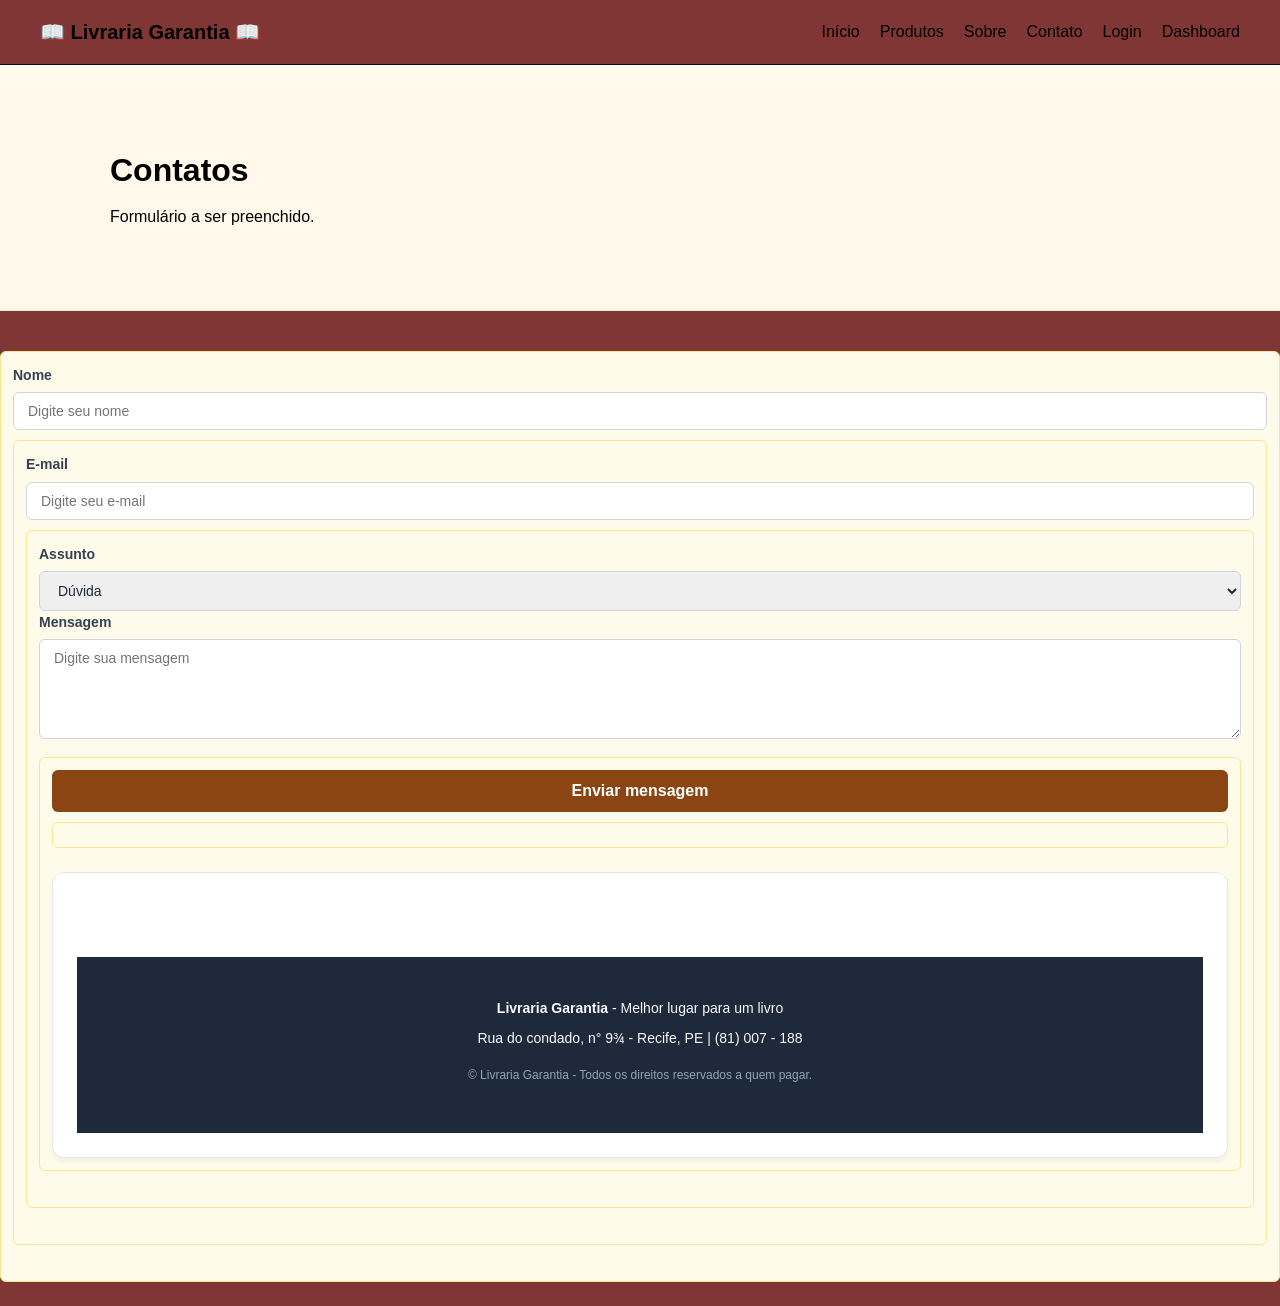
==== html/contato.html @ 4633d70b "Projeto" ====
<!DOCTYPE html>
<html lang="en">
<head>
    <meta charset="UTF-8">
    <meta name="viewport" content="width=device-width, initial-scale=1.0">
    <title>Livraria Garantia</title>
    <link rel="stylesheet" href="css/css.css">
  </head>
<body>
 <header class="navbar">
    <div class="logo">📖 Livraria Garantia 📖</div>
    <nav>
      <ul class="nav-links">
        <li><a href="index.html" class="active">Início</a></li>
        <li><a href="produto.html" class="active">Produtos</a></li>
        <li><a href="sobre.html" class="active">Sobre</a></li>
        <li><a href="contato.html" class="active">Contato</a></li>
        <li><a href="login.html" class="active">Login</a></li>
        <li><a href="dashboard.html">Dashboard</a></li>
      </ul>
    </nav>
  </header>   

  <section class="contatos-header">
    <div class="container">
      <h1>Contatos</h1>
      <p>Formulário a ser preenchido.</p>
    </div>
  </section>
     <div class="form-group">
  
            <div class="code-box">

      <div class="form-group">
            <label for="nome">Nome</label>
            <input type="text" id="nome" placeholder="Digite seu nome">
            <div class="code-box">
            
          <div class="form-group">
            <label for="email">E-mail</label>
            <input type="email" id="email" placeholder="Digite seu e-mail">
            <div class="code-box">
              
          <div class="form-group">
            <label for="assunto">Assunto</label>
            <select id="assunto">
              <option value="duvida">Dúvida</option>
              <option value="sugestao">Sugestão</option>
              <option value="outros">Outros</option>
            </select>

          <div class="form-group">
            <label for="mensagem">Mensagem</label>
            <textarea id="mensagem" rows="4" placeholder="Digite sua mensagem"></textarea>
            <div class="code-box">
              

          <div class="form-group">
            <button type="submit" class="btn-submit">Enviar mensagem</button>
            <div class="code-box">
              
        </form>
      </div>

    </div>
  </main>

      <div class="formulario-container">
        <form>
<footer class="footer">
    <div class="footer-content">
      <p><strong>Livraria Garantia</strong> - Melhor lugar para um livro</p>
      <p>Rua do condado, n° 9¾ - Recife, PE | (81) 007 - 188</p>
      <p class="copyright">&copy; Livraria Garantia - Todos os direitos reservados a quem pagar.</p>
    </div>
  </footer>
</body>
</html>
---- html/css/css.css ----
* {
  margin: 0;
  padding: 0;
  box-sizing: border-box;
  font-family: 'Segoe UI', Tahoma, Geneva, Verdana, sans-serif;
}

body {
  background-color: #813636;
  color: #000000;
  line-height: 1.6;
}

/* NAVEGAÇÃO / LINKS DE MENU */
.navbar {
  display: flex;
  justify-content: space-between;
  align-items: center;
  background-color: #813636;
  padding: 16px 40px;
  border-bottom: 1px solid #010e1f;
}

.logo {
  font-weight: bold;
  font-size: 20px;
  color: #000000;
}

.nav-links {
  display: flex;
  gap: 20px;
  list-style: none;
}

.nav-links a {
  text-decoration: none;
  color: #000000;
  font-weight: 500;
  transition: color 0.2s;
}

.nav-links a:hover,
.nav-links a.active {
  color: #000000;
}

/* SEÇÃO HERO */
.hero {
  background-color: #fff8eb;
  padding: 60px 20px;
  text-align: center;
  border-bottom: 1px solid #f0e4d2;
}

.hero-content {
  max-width: 700px;
  margin: 0 auto;
}

.hero h1 {
  font-size: 32px;
  color: #000000;
  margin-bottom: 16px;
}

.hero p {
  color: #000000;
  margin-bottom: 24px;
}

/* CSS BOTÕES */
.button-group {
  display: flex;
  gap: 16px;
  justify-content: center;
}

.btn {
  padding: 12px 24px;
  border-radius: 8px;
  text-decoration: none;
  font-weight: 600;
  cursor: pointer;
  transition: background-color 0.2s;
}

.btn-primary {
  background-color: #813636;
  color: #ffffff;
}

.btn-primary:hover {
  background-color: #813636;
}

.btn-secondary {
  background-color: #813636;
  color: #333333;
}

.btn-secondary:hover {
  background-color: #813636;
}

/* CONTEÚDO PRINCIPAL E GRID DE CARDS */
.container {
  max-width: 1100px;
  margin: 40px auto;
  padding: 0 20px;
}

.container h2 {
  font-size: 26px;
  margin-bottom: 8px;
}

.subtitle {
  color: #000000;
  margin-bottom: 32px;
}

/* GRID E ALINHAMENTO DO LAYOUT */
grid-cards {
  display: grid;
  grid-template-columns: repeat(auto-fit, minmax(300px, 1fr));
  gap: 24px;
}

/* ESTILO GERAL DOS CARDS (Tamanho, Espaço e Aparência) */
.card {
  background-color: #ffffff;
  padding: 24px;
  border-radius: 12px;
  border: 1px solid #e5e7eb;
  box-shadow: 0 4px 6px -1px rgba(0, 0, 0, 0.05);
}

.card h3 {
  font-size: 20px;
  margin-bottom: 4px;
}

.badge {
  display: inline-block;
  font-size: 13px;
  color: #7c2d12;
  background-color: #fef3c7;
  padding: 2px 8px;
  border-radius: 4px;
  margin-bottom: 16px;
}

/* CAIXA AMARELA DE CÓDIGO INTERNA */
code-box {
  background-color: #fffbeb;
  border: 1px solid #fde68a;
  padding: 16px;
  border-radius: 8px;
  margin-top: 12px;
}

code-box h4 {
  font-size: 14px;
  margin-bottom: 8px;
  color: #92400e;
}

code-box ul {
  list-style: none;
  font-size: 14px;
}

code-box li {
  margin-bottom: 6px;
}

code-box code {
  background-color: #fef08a;
  padding: 2px 4px;
  border-radius: 3px;
  font-family: monospace;
}

/* RODAPÉ (FOOTER) */
footer {
  background-color: #1e293b;
  color: #f8fafc;
  padding: 40px 20px;
  text-align: center;
  margin-top: 60px;
}

.footer p {
  margin-bottom: 8px;
  font-size: 14px;
}

.footer .copyright {
  color: #94a3b8;
  font-size: 12px;
  margin-top: 16px;
}

.dashboard-header {
  background-color: #fff8eb;
  padding: 40px 0;
  border-bottom: 1px solid #f0e4d2;
  margin-bottom: 40px;
}

.dashboard-header h1 {
  font-size: 32px;
  color: #2c2c2c;
  margin-bottom: 8px;
}

.dashboard-header p {
  color: #666666;
}

.grid-indicadores {
  display: grid;
  grid-template-columns: repeat(auto-fit, minmax(220px, 1fr));
  gap: 20px; /* CSS DO CONJUNTO: separa as colunas */
}

.card-indicador {
  background-color: #ffffff;
  padding: 16px; /* cria espaço interno */
  border-radius: 8px; /* cantos arredondados */
  border: 1px solid #e5e7eb;
  box-shadow: 0 2px 4px rgba(0,0,0,0.05); /* cria a sombra */
  display: flex;
  flex-direction: column;
}

.label {
  font-size: 14px;
  color: #6b7280;
  margin-bottom: 8px;
}

.valor {
  font-size: 24px; /* aumenta o valor */
  font-weight: bold;
  color: #1f2937;
  margin-bottom: 16px;
}

.code-box {
  background-color: #fffbeb;
  border: 1px solid #fde68a;
  padding: 12px;
  border-radius: 6px;
  margin-top: auto;
}

.code-box h4 {
  font-size: 13px;
  color: #92400e;
  margin-bottom: 8px;
}

.code-box ul {
  list-style: none;
  font-size: 12px;
}

.code-box li {
  margin-bottom: 6px;
  line-height: 1.4;
}

.code-box code {
  background-color: #451a03;
  color: #fef08a;
  padding: 2px 4px;
  border-radius: 3px;
  font-family: monospace;
  font-size: 11px;
}

.grid-produtos {
  display: grid;
  grid-template-columns: repeat(auto-fit, minmax(350px, 1fr));
  gap: 44px;
  margin-bottom: 80px;
}

.card-produto {
  background-color: #ffffff;
  padding: 20px;
  border-radius: 12px;
  border: 1px solid #e5e7eb;
  box-shadow: 0 4px 6px -1px rgba(0, 0, 0, 0.05);
  display: flex;
  flex-direction: column;
  text-align: center; /* centraliza o texto */
}

.card-imagem-placeholder {
  width: 100%;
  height: 140px;
  background-color: #f3f4f6;
  border-radius: 8px;
  display: flex;
  align-items: center;
  justify-content: center;
  color: #9ca3af;
  font-size: 14px;
  margin-bottom: 16px;
}

.card-produto .descricao {
  font-size: 14px;
  color: #6b7280;
  margin-bottom: 12px;
  flex-grow: 1;
}
.code-box {
  background-color: #fffbeb;
  border: 1px solid #fde68a;
  padding: 12px;
  border-radius: 6px;
  text-align: left;
}
.code-box h4 {
  font-size: 12px;
  color: #f8f3f0;
  margin-bottom: 6px;
}

.code-box ul {
  list-style: none;
  font-size: 12px;
}

.code-box li {
  margin-bottom: 4px;
  line-height: 1.3;
}

.contatos-grid {
  display: grid;
  grid-template-columns: 1fr 2fr;
  gap: 32px;
  margin-bottom: 60px;
}

@media (max-width: 768px) {
  .contatos-grid {
    grid-template-columns: 1fr;
  }
}

.painel-info {
  background-color: #ffffff; /* background-color fundo claro */
  padding: 24px; /* padding espaçamento interno */
  border-radius: 12px; /* border-radius cantos arredondados */
  border: 1px solid #e5e7eb;
  box-shadow: 0 4px 6px -1px rgba(0, 0, 0, 0.05); /* box-shadow sombra para destacar */
  display: flex;
  flex-direction: column;
}

.painel-info h2 {
  font-size: 24px;
  color: #1f2937;
  margin-bottom: 4px;
}

.subtitle {
  color: #666666;
  margin-bottom: 24px;
  font-size: 14px;
}

.info-item {
  margin-bottom: 16px;
}

.info-item strong {
  display: block;
  font-size: 14px;
  color: #374151;
}

.info-item p {
  color: #6b7280;
  font-size: 14px;
} 

.formulario-container {
  background-color: #ffffff;
  padding: 24px;
  border-radius: 12px;
  border: 1px solid #e5e7eb;
  box-shadow: 0 4px 6px -1px rgba(0, 0, 0, 0.05);
}

.form-group {
  margin-bottom: 24px;
}

.form-group label {
  display: block;
  font-weight: 600;
  font-size: 14px;
  color: #0059e9;
  margin-bottom: 6px;
}
input[type="text"],
input[type="text"],
input[type="email"],
select,
textarea {
  width: 100%; /* width: 100% largura total */
  padding: 10px 14px; /* padding espaço interno */
  border-radius: 6px; /* border-radius arredondamento */
  border: 1px solid #d1d5db;
  font-size: 14px;
  font-family: inherit;
  color: #1f2937;
  outline: none;
  transition: border-color 0.2s;
}

input:focus,
select:focus,
textarea:focus {
  border-color: #8b4513;
}

textarea {
  resize: vertical; /* resize: vertical permite redimensionar */
  min-height: 100px;
}
.btn-submit {
  width: 100%;
  background-color: #8b4513; /* background-color altera cor */
  color: #ffffff;
  padding: 12px;
  border: none;
  border-radius: 6px;
  font-size: 16px;
  font-weight: 600;
  cursor: pointer; /* cursor: pointer indica área clicável */
  transition: background-color 0.2s; /* transition suaviza a animação */
}

.btn-submit:hover {
  background-color: #6d360f;
}
.contatos-header {
  background-color: #fff8eb;
  padding: 40px 0;
  border-bottom: 1px solid #f0e4d2;
  margin-bottom: 40px;
}

.contatos-header h1 {
  font-size: 32px;
  color: #000000;
  margin-bottom: 8px;
}

.contatos-header p {
  color: #000000;
}
.login-header {
  background-color: #fff8eb;
  padding: 40px 0; /* padding de seção: espaço em cima e embaixo */
  border-bottom: 1px solid #f0e4d2;
  margin-bottom: 40px; /* margin-bottom cria espaço até o bloco */
}

.login-header h1 {
  font-size: 32px; /* font-size controla o tamanho */
  color: #2c2c2c; /* define a cor */
  margin-bottom: 8px;
}

.login-header p {
  color: #666666;
}
.login-grid {
  display: grid;
  grid-template-columns: 1fr 1fr;
  gap: 32px;
  margin-bottom: 60px;
}

@media (max-width: 768px) {
  .login-grid {
    grid-template-columns: 1fr;
  }
}
.painel-cliente {
  background-color: #451a03; /* background-color ama o fundo marrom */
  color: #ffffff;
  padding: 32px; /* padding: espaço interno */
  border-radius: 12px; /* border-radius: cantos arredondados */
  box-shadow: 0 4px 6px -1px rgba(0, 0, 0, 0.1); /* box-shadow: cria a sombra */
  display: flex;
  flex-direction: column;
}

.painel-cliente h2 {
  font-size: 24px;
  margin-bottom: 8px;
  color: #fef08a;
}

.painel-cliente .subtitle {
  color: #fde68a;
  margin-bottom: 24px;
  font-size: 14px;
}

.formulario-login-container {
  background-color: #ffffff;
  padding: 32px;
  border-radius: 12px;
  border: 1px solid #e5e7eb;
  box-shadow: 0 4px 6px -1px rgba(0, 0, 0, 0.05);
}

.form-group {
  margin-bottom: 24px;
}

.form-group label {
  display: block;
  font-weight: 600;
  font-size: 14px;
  color: #374151;
  margin-bottom: 6px;
}

input[type="email"],
input[type="password"] {
  width: 100%; /* width: 100% faz ocupar toda a coluna */
  padding: 10px 14px; /* padding: espaço interno */
  border: 1px solid #d1d5db; /* border: cria a borda */
  border-radius: 6px; /* border-radius: borda arredondada */
  font-family: inherit; /* font-family: usa a fonte da página */
  font-size: 14px;
  color: #1f2937;
  outline: none;
  transition: border-color 0.2s;
}

input[type="email"]:focus,
input[type="password"]:focus {
  border-color: #b45309; /* border-color: muda para dourado no foco */
}
.btn-entrar {
  width: 100%; /* width: 100% ajusta tamanho */
  background-color: #8b4513; /* background-color: cria o fundo */
  color: #ffffff;
  padding: 12px;
  border: none;
  border-radius: 6px;
  font-size: 16px;
  font-weight: bold; /* font-weight: text em negrito */
  cursor: pointer;
  transition: background-color 0.2s; /* transition: suaviza a animação */
}

.btn-entrar:hover {
  background-color: #6d360f;
}
.code-box {
  background-color: #fffbeb;
  border: 1px solid #fde68a;
  padding: 12px;
  border-radius: 6px;
  margin-top: 10px;
}

.painel-cliente .code-box {
  margin-top: auto; /* Alinha no final do painel */
}

.code-box h4 {
  font-size: 12px;
  color: #92400e;
  margin-bottom: 6px;
}

.code-box ul {
  list-style: none;
  font-size: 12px;
}

.code-box li {
  margin-bottom: 4px;
  line-height: 1.3;
  color: #374151;
}

.code-box code {
  background-color: #451a03;
  color: #fef08a;
  padding: 2px 4px;
  border-radius: 3px;
  font-family: monospace;
  font-size: 11px;
}
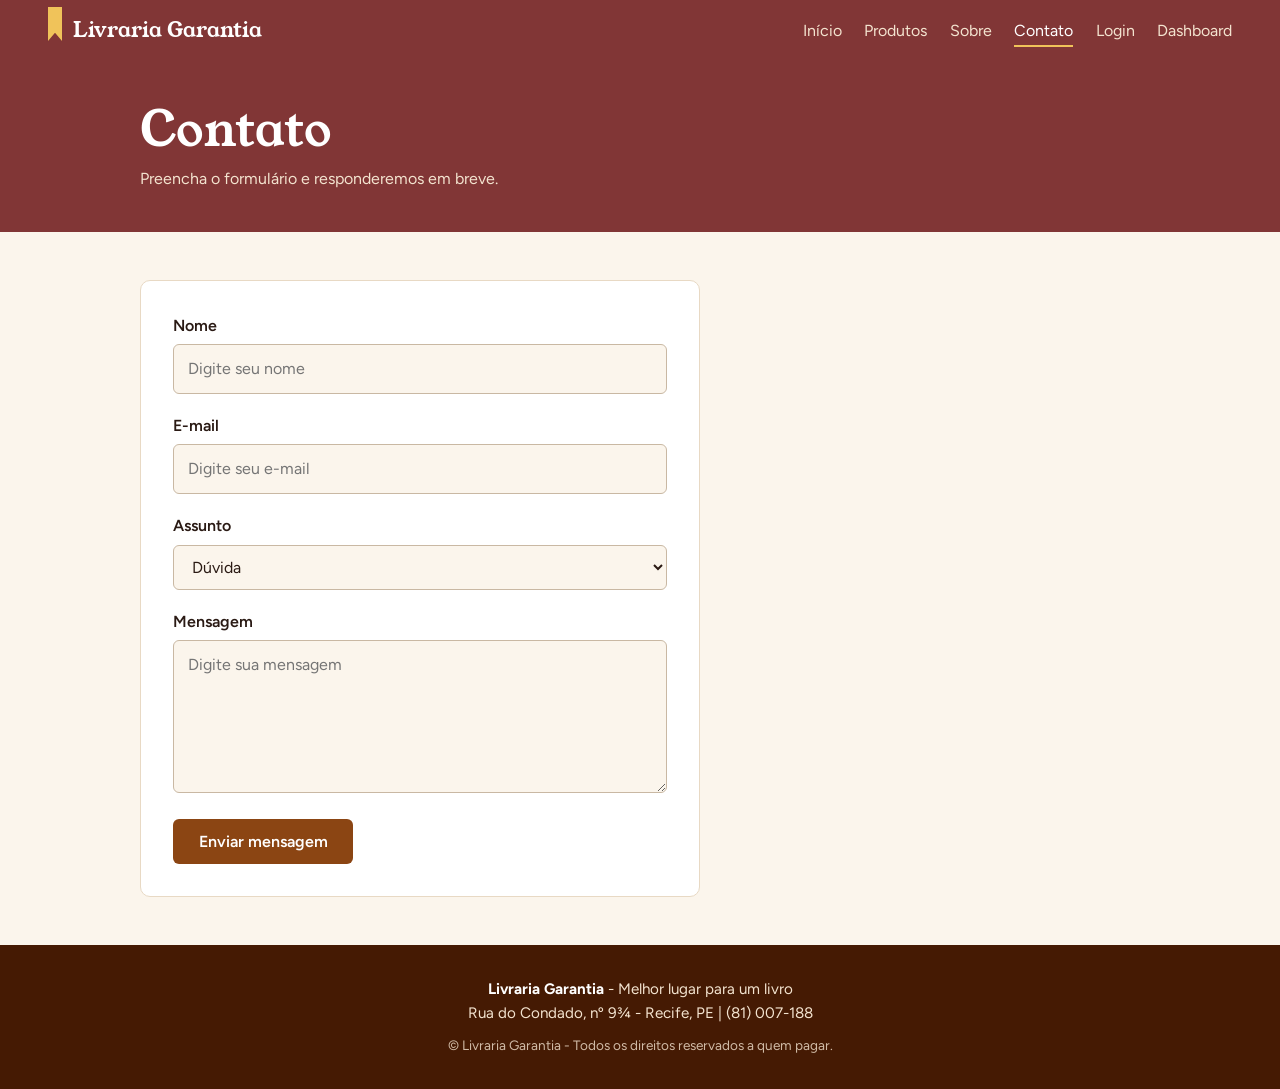
==== commit 4770c3a0: "Projeto 1.0" ====
--- a/html/contato.html
+++ b/html/contato.html
@@ -1,78 +1,53 @@
 <!DOCTYPE html>
-<html lang="en">
+<html lang="pt-BR">
 <head>
-    <meta charset="UTF-8">
-    <meta name="viewport" content="width=device-width, initial-scale=1.0">
-    <title>Livraria Garantia</title>
-    <link rel="stylesheet" href="css/css.css">
-  </head>
+  <meta charset="UTF-8">
+  <meta name="viewport" content="width=device-width, initial-scale=1.0">
+  <title>Contato | Livraria Garantia</title>
+  <link rel="preconnect" href="https://fonts.googleapis.com">
+  <link rel="preconnect" href="https://fonts.gstatic.com" crossorigin>
+  <link href="https://fonts.googleapis.com/css2?family=Figtree:wght@400;600&family=Young+Serif&display=swap" rel="stylesheet">
+  <link rel="stylesheet" href="css/css.css">
+</head>
 <body>
- <header class="navbar">
-    <div class="logo">📖 Livraria Garantia 📖</div>
-    <nav>
-      <ul class="nav-links">
-        <li><a href="index.html" class="active">Início</a></li>
-        <li><a href="produto.html" class="active">Produtos</a></li>
-        <li><a href="sobre.html" class="active">Sobre</a></li>
-        <li><a href="contato.html" class="active">Contato</a></li>
-        <li><a href="login.html" class="active">Login</a></li>
-        <li><a href="dashboard.html">Dashboard</a></li>
-      </ul>
-    </nav>
-  </header>   
-
-  <section class="contatos-header">
-    <div class="container">
-      <h1>Contatos</h1>
-      <p>Formulário a ser preenchido.</p>
-    </div>
-  </section>
-     <div class="form-group">
-  
-            <div class="code-box">
-
-      <div class="form-group">
-            <label for="nome">Nome</label>
-            <input type="text" id="nome" placeholder="Digite seu nome">
-            <div class="code-box">
-            
-          <div class="form-group">
-            <label for="email">E-mail</label>
-            <input type="email" id="email" placeholder="Digite seu e-mail">
-            <div class="code-box">
-              
-          <div class="form-group">
-            <label for="assunto">Assunto</label>
-            <select id="assunto">
-              <option value="duvida">Dúvida</option>
-              <option value="sugestao">Sugestão</option>
-              <option value="outros">Outros</option>
-            </select>
-
-          <div class="form-group">
-            <label for="mensagem">Mensagem</label>
-            <textarea id="mensagem" rows="4" placeholder="Digite sua mensagem"></textarea>
-            <div class="code-box">
-              
-
-          <div class="form-group">
-            <button type="submit" class="btn-submit">Enviar mensagem</button>
-            <div class="code-box">
-              
-        </form>
-      </div>
-
+  <header class="navbar">
+    <a class="logo" href="index.html"><span class="marca" aria-hidden="true"></span>Livraria Garantia</a>
+    <nav aria-label="Principal"><ul class="nav-links"><li><a href="index.html">Início</a></li><li><a href="produto.html">Produtos</a></li><li><a href="sobre.html">Sobre</a></li><li><a href="contato.html" aria-current="page">Contato</a></li><li><a href="login.html">Login</a></li><li><a href="dashboard.html">Dashboard</a></li></ul></nav>
+  </header>
+  <section class="page-header"><div class="container"><h1>Contato</h1><p>Preencha o formulário e responderemos em breve.</p></div></section>
+  <main class="container">
+    <div class="formulario-container">
+      <form action="#" method="post">
+        <div class="form-group">
+          <label for="nome">Nome</label>
+          <input type="text" id="nome" name="nome" placeholder="Digite seu nome" autocomplete="name" required>
+        </div>
+        <div class="form-group">
+          <label for="email">E-mail</label>
+          <input type="email" id="email" name="email" placeholder="Digite seu e-mail" autocomplete="email" required>
+        </div>
+        <div class="form-group">
+          <label for="assunto">Assunto</label>
+          <select id="assunto" name="assunto">
+            <option value="duvida">Dúvida</option>
+            <option value="sugestao">Sugestão</option>
+            <option value="outros">Outros</option>
+          </select>
+        </div>
+        <div class="form-group">
+          <label for="mensagem">Mensagem</label>
+          <textarea id="mensagem" name="mensagem" rows="5" placeholder="Digite sua mensagem" required></textarea>
+        </div>
+        <button type="submit" class="btn">Enviar mensagem</button>
+      </form>
     </div>
   </main>
-
-      <div class="formulario-container">
-        <form>
-<footer class="footer">
+  <footer class="footer">
     <div class="footer-content">
       <p><strong>Livraria Garantia</strong> - Melhor lugar para um livro</p>
-      <p>Rua do condado, n° 9¾ - Recife, PE | (81) 007 - 188</p>
+      <p>Rua do Condado, nº 9¾ - Recife, PE | (81) 007-188</p>
       <p class="copyright">&copy; Livraria Garantia - Todos os direitos reservados a quem pagar.</p>
     </div>
   </footer>
 </body>
-</html>+</html>
--- a/html/css/css.css
+++ b/html/css/css.css
@@ -1,610 +1,106 @@
-* {
-  margin: 0;
-  padding: 0;
-  box-sizing: border-box;
-  font-family: 'Segoe UI', Tahoma, Geneva, Verdana, sans-serif;
+:root{
+  --indigo:#813636; --indigo-2:#8b4513; --cafe:#451a03; --ouro:#f0c35a; --ouro-esc:#8b4513;
+  --creme:#fff8eb; --papel:#fbf5ec; --branco:#fff; --texto:#2a1a14; --suave:#6b5a50; --linha:#e8d9c4;
+  --serif:"Young Serif",Georgia,serif; --sans:"Figtree",system-ui,sans-serif;
 }
+*{box-sizing:border-box;margin:0}
+html{scroll-padding-top:5rem}
+body{font-family:var(--sans);color:var(--texto);background:var(--papel);line-height:1.6;
+  min-height:100vh;display:flex;flex-direction:column}
+img{max-width:100%;display:block}
+h1,h2,h3,h4{font-family:var(--serif);font-weight:400;line-height:1.2;color:var(--indigo)}
+a{color:var(--indigo-2)}
+:focus-visible{outline:3px solid var(--ouro);outline-offset:3px}
 
-body {
-  background-color: #813636;
-  color: #000000;
-  line-height: 1.6;
+/* Navegação */
+.navbar{position:sticky;top:0;z-index:10;display:flex;flex-wrap:wrap;align-items:center;
+  justify-content:space-between;gap:.5rem 2rem;padding:.9rem clamp(1rem,4vw,3rem);background:var(--indigo)}
+.logo{display:flex;align-items:center;gap:.7rem;font-family:var(--serif);font-size:1.3rem;
+  color:var(--branco);text-decoration:none}
+.marca{width:14px;height:34px;background:var(--ouro);margin-top:-14px;
+  clip-path:polygon(0 0,100% 0,100% 100%,50% 76%,0 100%)}
+.nav-links{list-style:none;display:flex;flex-wrap:wrap;gap:.25rem 1.4rem;padding:0}
+.nav-links a{color:#f3e3cf;text-decoration:none;padding:.3rem 0;border-bottom:2px solid transparent}
+.nav-links a:hover{color:var(--branco);border-color:var(--linha)}
+.nav-links a[aria-current="page"]{color:var(--branco);border-color:var(--ouro)}
+
+/* Layout */
+.container{width:100%;max-width:1040px;margin-inline:auto;padding:3rem 1.25rem}
+main.container{flex:1}
+.subtitle{color:var(--suave);margin:.4rem 0 2rem}
+main h2{font-size:clamp(1.6rem,3vw,2.1rem)}
+
+/* Cabeçalhos */
+.hero{background:var(--indigo);color:var(--branco);padding:clamp(3.5rem,10vw,7rem) 1.25rem}
+.hero-content{max-width:1040px;margin-inline:auto}
+.hero h1{color:var(--branco);font-size:clamp(2.2rem,6vw,4.2rem);max-width:16ch}
+.hero p{margin:1.2rem 0 2rem;font-size:1.2rem;color:#f3e3cf}
+.page-header{background:var(--indigo);color:var(--branco)}
+.page-header .container{padding-block:2.5rem}
+.page-header h1{color:var(--branco);font-size:clamp(2rem,5vw,3rem)}
+.page-header p{color:#f3e3cf;margin-top:.4rem}
+
+/* Botões e formulários */
+.btn{display:inline-block;border:0;border-radius:6px;background:var(--indigo-2);color:var(--branco);
+  font:600 1rem var(--sans);padding:.8rem 1.6rem;text-decoration:none;cursor:pointer}
+.btn:hover{background:#6d360f}
+.hero .btn{background:var(--ouro);color:var(--cafe)}
+.hero .btn:hover{background:#f6d27e}
+.formulario-container{background:var(--branco);border:1px solid var(--linha);border-radius:10px;
+  padding:2rem;max-width:560px}
+.form-group{margin-bottom:1.2rem}
+label{display:block;font-weight:600;margin-bottom:.35rem}
+input,select,textarea{width:100%;font:inherit;color:var(--texto);background:var(--papel);
+  border:1px solid #c9b8a3;border-radius:6px;padding:.7rem .85rem}
+input:focus,select:focus,textarea:focus{outline:3px solid var(--ouro);outline-offset:0;border-color:var(--indigo)}
+textarea{resize:vertical}
+.login-grid{display:grid;grid-template-columns:1fr 1fr;gap:3rem;align-items:start}
+
+/* Home */
+.grid-cards{display:grid;grid-template-columns:repeat(auto-fit,minmax(280px,1fr));gap:1.5rem}
+.card{background:var(--branco);border:1px solid var(--linha);border-radius:10px;padding:1.6rem}
+.card h3{font-size:1.35rem}
+.badge{display:inline-block;margin:.9rem 0 1.2rem;padding:.25rem .8rem;border-radius:99px;
+  background:#fef3c7;color:#7c2d12;font-size:.9rem}
+.card figure img{width:100%;border-radius:6px}
+.card figcaption{margin-top:.6rem;font-weight:600;color:var(--suave)}
+
+/* Produtos */
+.grid-produtos{display:grid;grid-template-columns:repeat(auto-fill,minmax(280px,1fr));gap:2rem;align-items:start}
+.card-produto{background:var(--branco);border:1px solid var(--linha);border-radius:10px;padding:1.4rem;
+  display:flex;flex-direction:column;gap:.7rem}
+.capa{background:var(--papel);border-radius:6px;padding:1rem}
+.capa img{height:220px;width:100%;object-fit:contain}
+.descricao{color:var(--suave);font-size:.95rem}
+.preco{font-family:var(--serif);font-size:1.5rem;color:var(--ouro-esc)}
+
+/* Sobre */
+.sobre-grid{display:grid;grid-template-columns:minmax(200px,1fr) 2fr;gap:3rem;align-items:center}
+.ilustracao{text-align:center}
+.selo{width:180px;height:180px;margin:0 auto 1rem;border-radius:50%;background:var(--indigo);
+  display:grid;place-items:center;font-size:4.5rem;border:6px solid var(--ouro)}
+.ilustracao figcaption{font-family:var(--serif);font-size:1.2rem;color:var(--indigo)}
+.texto-container p{margin-top:.9rem;max-width:60ch}
+.destaque{font-family:var(--serif);font-size:1.25rem;color:var(--indigo-2);
+  border-left:4px solid var(--ouro);padding-left:1rem}
+
+/* Dashboard */
+.grid-indicadores{display:grid;grid-template-columns:repeat(auto-fit,minmax(300px,1fr));gap:1.5rem}
+.card-indicador{background:var(--branco);border:1px solid var(--linha);border-radius:10px;padding:1.6rem}
+.label{display:block;color:var(--suave);font-weight:600}
+.valor{display:block;font-family:var(--serif);font-size:3.2rem;line-height:1.1;color:var(--indigo)}
+.card-indicador h4{margin:1.2rem 0 .5rem;font-size:1.1rem}
+.card-indicador ul{list-style:none;padding:0}
+.card-indicador li{display:flex;justify-content:space-between;gap:1rem;padding:.55rem 0;
+  border-top:1px solid var(--linha)}
+.card-indicador li b{font-weight:600;color:var(--indigo-2)}
+
+/* Rodapé */
+.footer{background:var(--cafe);color:#f3e3cf;padding:2rem 1.25rem;text-align:center;font-size:.95rem}
+.footer strong{color:var(--branco)}
+.copyright{margin-top:.6rem;font-size:.85rem;opacity:.8}
+
+@media(max-width:720px){
+  .login-grid,.sobre-grid{grid-template-columns:1fr;gap:2rem}
+  .formulario-container{padding:1.4rem}
 }
-
-/* NAVEGAÇÃO / LINKS DE MENU */
-.navbar {
-  display: flex;
-  justify-content: space-between;
-  align-items: center;
-  background-color: #813636;
-  padding: 16px 40px;
-  border-bottom: 1px solid #010e1f;
-}
-
-.logo {
-  font-weight: bold;
-  font-size: 20px;
-  color: #000000;
-}
-
-.nav-links {
-  display: flex;
-  gap: 20px;
-  list-style: none;
-}
-
-.nav-links a {
-  text-decoration: none;
-  color: #000000;
-  font-weight: 500;
-  transition: color 0.2s;
-}
-
-.nav-links a:hover,
-.nav-links a.active {
-  color: #000000;
-}
-
-/* SEÇÃO HERO */
-.hero {
-  background-color: #fff8eb;
-  padding: 60px 20px;
-  text-align: center;
-  border-bottom: 1px solid #f0e4d2;
-}
-
-.hero-content {
-  max-width: 700px;
-  margin: 0 auto;
-}
-
-.hero h1 {
-  font-size: 32px;
-  color: #000000;
-  margin-bottom: 16px;
-}
-
-.hero p {
-  color: #000000;
-  margin-bottom: 24px;
-}
-
-/* CSS BOTÕES */
-.button-group {
-  display: flex;
-  gap: 16px;
-  justify-content: center;
-}
-
-.btn {
-  padding: 12px 24px;
-  border-radius: 8px;
-  text-decoration: none;
-  font-weight: 600;
-  cursor: pointer;
-  transition: background-color 0.2s;
-}
-
-.btn-primary {
-  background-color: #813636;
-  color: #ffffff;
-}
-
-.btn-primary:hover {
-  background-color: #813636;
-}
-
-.btn-secondary {
-  background-color: #813636;
-  color: #333333;
-}
-
-.btn-secondary:hover {
-  background-color: #813636;
-}
-
-/* CONTEÚDO PRINCIPAL E GRID DE CARDS */
-.container {
-  max-width: 1100px;
-  margin: 40px auto;
-  padding: 0 20px;
-}
-
-.container h2 {
-  font-size: 26px;
-  margin-bottom: 8px;
-}
-
-.subtitle {
-  color: #000000;
-  margin-bottom: 32px;
-}
-
-/* GRID E ALINHAMENTO DO LAYOUT */
-grid-cards {
-  display: grid;
-  grid-template-columns: repeat(auto-fit, minmax(300px, 1fr));
-  gap: 24px;
-}
-
-/* ESTILO GERAL DOS CARDS (Tamanho, Espaço e Aparência) */
-.card {
-  background-color: #ffffff;
-  padding: 24px;
-  border-radius: 12px;
-  border: 1px solid #e5e7eb;
-  box-shadow: 0 4px 6px -1px rgba(0, 0, 0, 0.05);
-}
-
-.card h3 {
-  font-size: 20px;
-  margin-bottom: 4px;
-}
-
-.badge {
-  display: inline-block;
-  font-size: 13px;
-  color: #7c2d12;
-  background-color: #fef3c7;
-  padding: 2px 8px;
-  border-radius: 4px;
-  margin-bottom: 16px;
-}
-
-/* CAIXA AMARELA DE CÓDIGO INTERNA */
-code-box {
-  background-color: #fffbeb;
-  border: 1px solid #fde68a;
-  padding: 16px;
-  border-radius: 8px;
-  margin-top: 12px;
-}
-
-code-box h4 {
-  font-size: 14px;
-  margin-bottom: 8px;
-  color: #92400e;
-}
-
-code-box ul {
-  list-style: none;
-  font-size: 14px;
-}
-
-code-box li {
-  margin-bottom: 6px;
-}
-
-code-box code {
-  background-color: #fef08a;
-  padding: 2px 4px;
-  border-radius: 3px;
-  font-family: monospace;
-}
-
-/* RODAPÉ (FOOTER) */
-footer {
-  background-color: #1e293b;
-  color: #f8fafc;
-  padding: 40px 20px;
-  text-align: center;
-  margin-top: 60px;
-}
-
-.footer p {
-  margin-bottom: 8px;
-  font-size: 14px;
-}
-
-.footer .copyright {
-  color: #94a3b8;
-  font-size: 12px;
-  margin-top: 16px;
-}
-
-.dashboard-header {
-  background-color: #fff8eb;
-  padding: 40px 0;
-  border-bottom: 1px solid #f0e4d2;
-  margin-bottom: 40px;
-}
-
-.dashboard-header h1 {
-  font-size: 32px;
-  color: #2c2c2c;
-  margin-bottom: 8px;
-}
-
-.dashboard-header p {
-  color: #666666;
-}
-
-.grid-indicadores {
-  display: grid;
-  grid-template-columns: repeat(auto-fit, minmax(220px, 1fr));
-  gap: 20px; /* CSS DO CONJUNTO: separa as colunas */
-}
-
-.card-indicador {
-  background-color: #ffffff;
-  padding: 16px; /* cria espaço interno */
-  border-radius: 8px; /* cantos arredondados */
-  border: 1px solid #e5e7eb;
-  box-shadow: 0 2px 4px rgba(0,0,0,0.05); /* cria a sombra */
-  display: flex;
-  flex-direction: column;
-}
-
-.label {
-  font-size: 14px;
-  color: #6b7280;
-  margin-bottom: 8px;
-}
-
-.valor {
-  font-size: 24px; /* aumenta o valor */
-  font-weight: bold;
-  color: #1f2937;
-  margin-bottom: 16px;
-}
-
-.code-box {
-  background-color: #fffbeb;
-  border: 1px solid #fde68a;
-  padding: 12px;
-  border-radius: 6px;
-  margin-top: auto;
-}
-
-.code-box h4 {
-  font-size: 13px;
-  color: #92400e;
-  margin-bottom: 8px;
-}
-
-.code-box ul {
-  list-style: none;
-  font-size: 12px;
-}
-
-.code-box li {
-  margin-bottom: 6px;
-  line-height: 1.4;
-}
-
-.code-box code {
-  background-color: #451a03;
-  color: #fef08a;
-  padding: 2px 4px;
-  border-radius: 3px;
-  font-family: monospace;
-  font-size: 11px;
-}
-
-.grid-produtos {
-  display: grid;
-  grid-template-columns: repeat(auto-fit, minmax(350px, 1fr));
-  gap: 44px;
-  margin-bottom: 80px;
-}
-
-.card-produto {
-  background-color: #ffffff;
-  padding: 20px;
-  border-radius: 12px;
-  border: 1px solid #e5e7eb;
-  box-shadow: 0 4px 6px -1px rgba(0, 0, 0, 0.05);
-  display: flex;
-  flex-direction: column;
-  text-align: center; /* centraliza o texto */
-}
-
-.card-imagem-placeholder {
-  width: 100%;
-  height: 140px;
-  background-color: #f3f4f6;
-  border-radius: 8px;
-  display: flex;
-  align-items: center;
-  justify-content: center;
-  color: #9ca3af;
-  font-size: 14px;
-  margin-bottom: 16px;
-}
-
-.card-produto .descricao {
-  font-size: 14px;
-  color: #6b7280;
-  margin-bottom: 12px;
-  flex-grow: 1;
-}
-.code-box {
-  background-color: #fffbeb;
-  border: 1px solid #fde68a;
-  padding: 12px;
-  border-radius: 6px;
-  text-align: left;
-}
-.code-box h4 {
-  font-size: 12px;
-  color: #f8f3f0;
-  margin-bottom: 6px;
-}
-
-.code-box ul {
-  list-style: none;
-  font-size: 12px;
-}
-
-.code-box li {
-  margin-bottom: 4px;
-  line-height: 1.3;
-}
-
-.contatos-grid {
-  display: grid;
-  grid-template-columns: 1fr 2fr;
-  gap: 32px;
-  margin-bottom: 60px;
-}
-
-@media (max-width: 768px) {
-  .contatos-grid {
-    grid-template-columns: 1fr;
-  }
-}
-
-.painel-info {
-  background-color: #ffffff; /* background-color fundo claro */
-  padding: 24px; /* padding espaçamento interno */
-  border-radius: 12px; /* border-radius cantos arredondados */
-  border: 1px solid #e5e7eb;
-  box-shadow: 0 4px 6px -1px rgba(0, 0, 0, 0.05); /* box-shadow sombra para destacar */
-  display: flex;
-  flex-direction: column;
-}
-
-.painel-info h2 {
-  font-size: 24px;
-  color: #1f2937;
-  margin-bottom: 4px;
-}
-
-.subtitle {
-  color: #666666;
-  margin-bottom: 24px;
-  font-size: 14px;
-}
-
-.info-item {
-  margin-bottom: 16px;
-}
-
-.info-item strong {
-  display: block;
-  font-size: 14px;
-  color: #374151;
-}
-
-.info-item p {
-  color: #6b7280;
-  font-size: 14px;
-} 
-
-.formulario-container {
-  background-color: #ffffff;
-  padding: 24px;
-  border-radius: 12px;
-  border: 1px solid #e5e7eb;
-  box-shadow: 0 4px 6px -1px rgba(0, 0, 0, 0.05);
-}
-
-.form-group {
-  margin-bottom: 24px;
-}
-
-.form-group label {
-  display: block;
-  font-weight: 600;
-  font-size: 14px;
-  color: #0059e9;
-  margin-bottom: 6px;
-}
-input[type="text"],
-input[type="text"],
-input[type="email"],
-select,
-textarea {
-  width: 100%; /* width: 100% largura total */
-  padding: 10px 14px; /* padding espaço interno */
-  border-radius: 6px; /* border-radius arredondamento */
-  border: 1px solid #d1d5db;
-  font-size: 14px;
-  font-family: inherit;
-  color: #1f2937;
-  outline: none;
-  transition: border-color 0.2s;
-}
-
-input:focus,
-select:focus,
-textarea:focus {
-  border-color: #8b4513;
-}
-
-textarea {
-  resize: vertical; /* resize: vertical permite redimensionar */
-  min-height: 100px;
-}
-.btn-submit {
-  width: 100%;
-  background-color: #8b4513; /* background-color altera cor */
-  color: #ffffff;
-  padding: 12px;
-  border: none;
-  border-radius: 6px;
-  font-size: 16px;
-  font-weight: 600;
-  cursor: pointer; /* cursor: pointer indica área clicável */
-  transition: background-color 0.2s; /* transition suaviza a animação */
-}
-
-.btn-submit:hover {
-  background-color: #6d360f;
-}
-.contatos-header {
-  background-color: #fff8eb;
-  padding: 40px 0;
-  border-bottom: 1px solid #f0e4d2;
-  margin-bottom: 40px;
-}
-
-.contatos-header h1 {
-  font-size: 32px;
-  color: #000000;
-  margin-bottom: 8px;
-}
-
-.contatos-header p {
-  color: #000000;
-}
-.login-header {
-  background-color: #fff8eb;
-  padding: 40px 0; /* padding de seção: espaço em cima e embaixo */
-  border-bottom: 1px solid #f0e4d2;
-  margin-bottom: 40px; /* margin-bottom cria espaço até o bloco */
-}
-
-.login-header h1 {
-  font-size: 32px; /* font-size controla o tamanho */
-  color: #2c2c2c; /* define a cor */
-  margin-bottom: 8px;
-}
-
-.login-header p {
-  color: #666666;
-}
-.login-grid {
-  display: grid;
-  grid-template-columns: 1fr 1fr;
-  gap: 32px;
-  margin-bottom: 60px;
-}
-
-@media (max-width: 768px) {
-  .login-grid {
-    grid-template-columns: 1fr;
-  }
-}
-.painel-cliente {
-  background-color: #451a03; /* background-color ama o fundo marrom */
-  color: #ffffff;
-  padding: 32px; /* padding: espaço interno */
-  border-radius: 12px; /* border-radius: cantos arredondados */
-  box-shadow: 0 4px 6px -1px rgba(0, 0, 0, 0.1); /* box-shadow: cria a sombra */
-  display: flex;
-  flex-direction: column;
-}
-
-.painel-cliente h2 {
-  font-size: 24px;
-  margin-bottom: 8px;
-  color: #fef08a;
-}
-
-.painel-cliente .subtitle {
-  color: #fde68a;
-  margin-bottom: 24px;
-  font-size: 14px;
-}
-
-.formulario-login-container {
-  background-color: #ffffff;
-  padding: 32px;
-  border-radius: 12px;
-  border: 1px solid #e5e7eb;
-  box-shadow: 0 4px 6px -1px rgba(0, 0, 0, 0.05);
-}
-
-.form-group {
-  margin-bottom: 24px;
-}
-
-.form-group label {
-  display: block;
-  font-weight: 600;
-  font-size: 14px;
-  color: #374151;
-  margin-bottom: 6px;
-}
-
-input[type="email"],
-input[type="password"] {
-  width: 100%; /* width: 100% faz ocupar toda a coluna */
-  padding: 10px 14px; /* padding: espaço interno */
-  border: 1px solid #d1d5db; /* border: cria a borda */
-  border-radius: 6px; /* border-radius: borda arredondada */
-  font-family: inherit; /* font-family: usa a fonte da página */
-  font-size: 14px;
-  color: #1f2937;
-  outline: none;
-  transition: border-color 0.2s;
-}
-
-input[type="email"]:focus,
-input[type="password"]:focus {
-  border-color: #b45309; /* border-color: muda para dourado no foco */
-}
-.btn-entrar {
-  width: 100%; /* width: 100% ajusta tamanho */
-  background-color: #8b4513; /* background-color: cria o fundo */
-  color: #ffffff;
-  padding: 12px;
-  border: none;
-  border-radius: 6px;
-  font-size: 16px;
-  font-weight: bold; /* font-weight: text em negrito */
-  cursor: pointer;
-  transition: background-color 0.2s; /* transition: suaviza a animação */
-}
-
-.btn-entrar:hover {
-  background-color: #6d360f;
-}
-.code-box {
-  background-color: #fffbeb;
-  border: 1px solid #fde68a;
-  padding: 12px;
-  border-radius: 6px;
-  margin-top: 10px;
-}
-
-.painel-cliente .code-box {
-  margin-top: auto; /* Alinha no final do painel */
-}
-
-.code-box h4 {
-  font-size: 12px;
-  color: #92400e;
-  margin-bottom: 6px;
-}
-
-.code-box ul {
-  list-style: none;
-  font-size: 12px;
-}
-
-.code-box li {
-  margin-bottom: 4px;
-  line-height: 1.3;
-  color: #374151;
-}
-
-.code-box code {
-  background-color: #451a03;
-  color: #fef08a;
-  padding: 2px 4px;
-  border-radius: 3px;
-  font-family: monospace;
-  font-size: 11px;
-}
